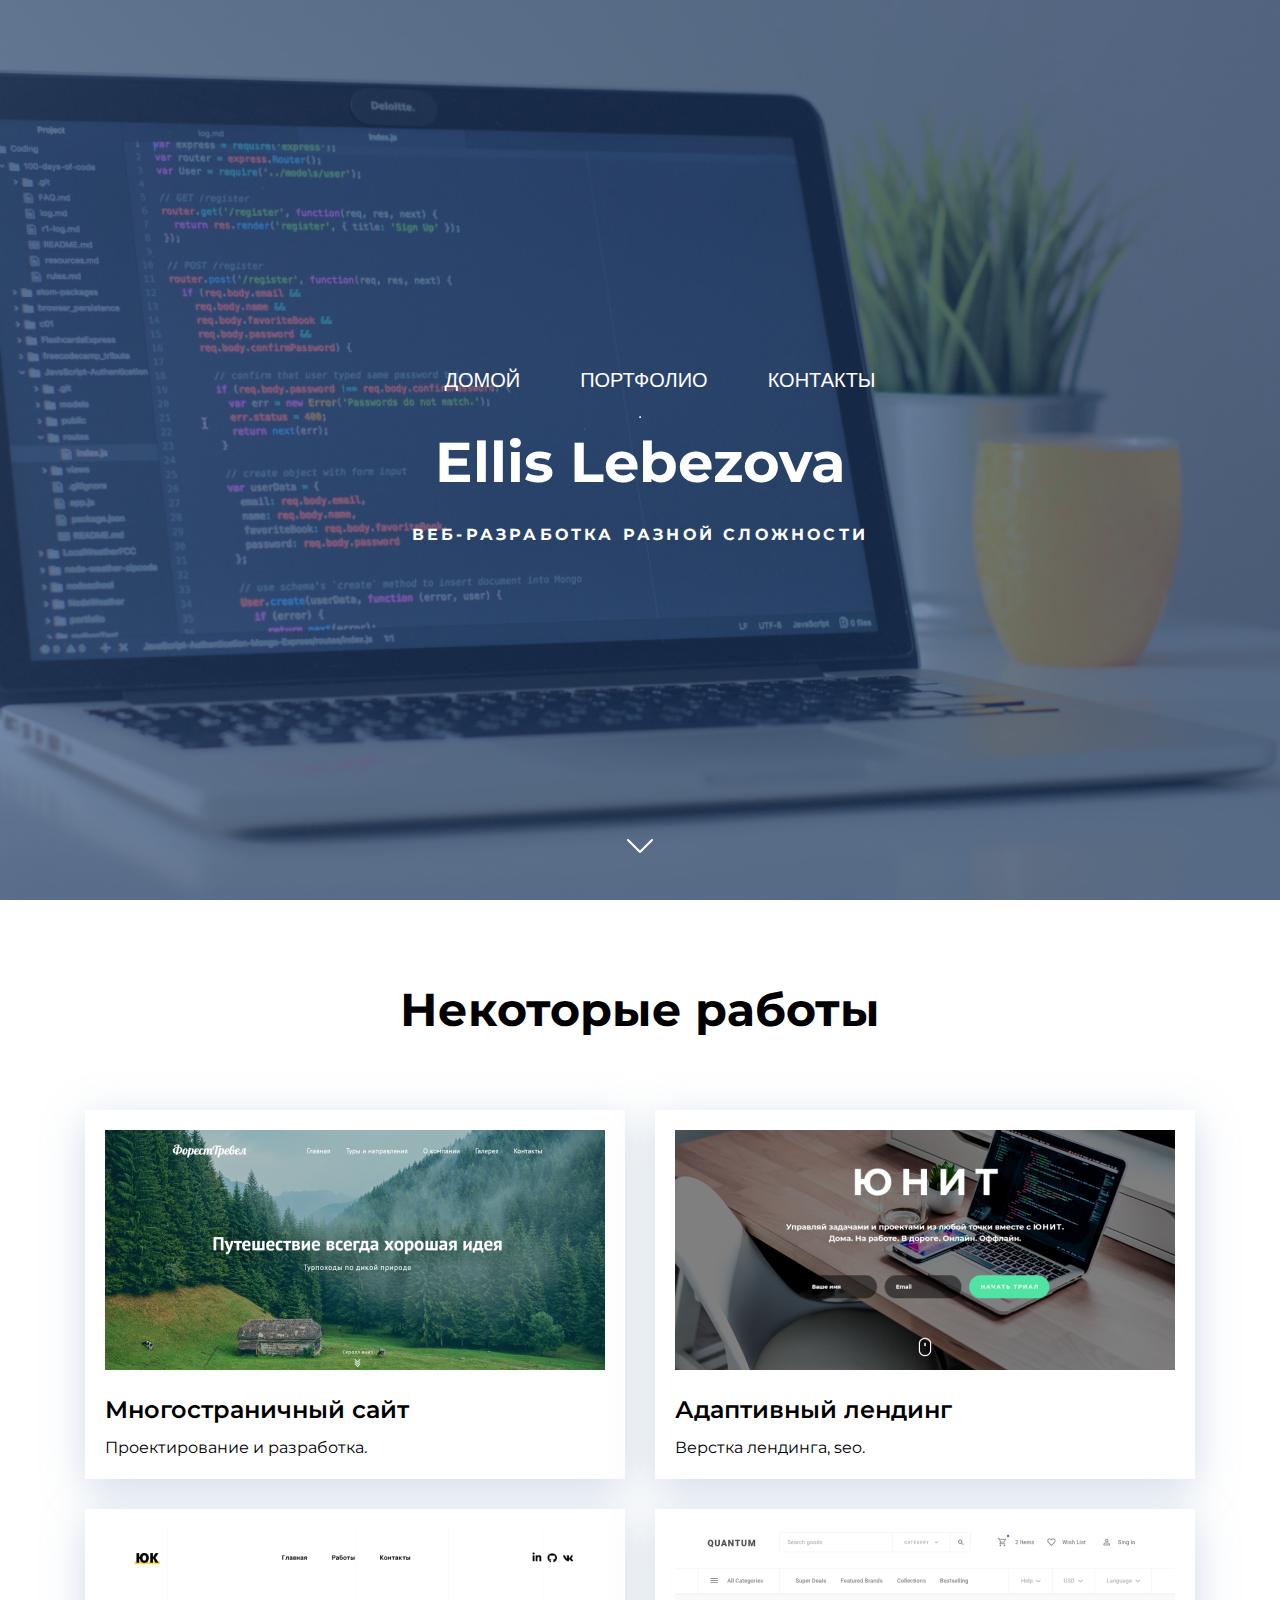
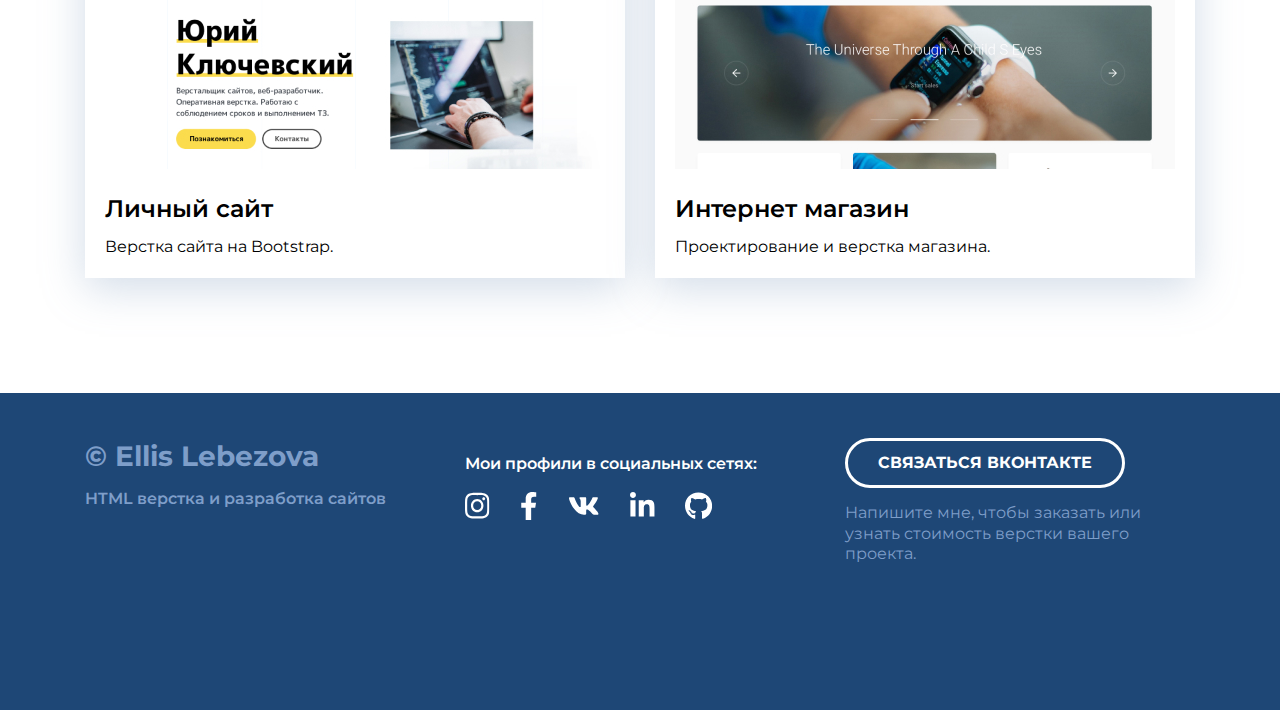
==== index.html @ aaffbf3d "123" ====
<!DOCTYPE html>
<html lang="ru">
  <head>
    <meta charset="UTF-8" />
    <meta name="viewport" content="width=device-width, initial-scale=1.0" />
    <title>Сайт Портфолио</title>
    <link rel="stylesheet" href="./css/main.css" />
    <link rel="stylesheet" href="./css/media.css" />
    <link
      href="https://fonts.googleapis.com/css2?family=Montserrat:wght@400;600;700&display=swap"
      rel="stylesheet"
    />
  </head>
  <body>
    <header class="header" id="header">
      <ul>
        <li><a href="#">Домой</a></li>
        <li><a href="#portfolio">Портфолио</a></li>
        <li><a href="#contact">Контакты</a></li>
      </ul>
      <hr>
      <h1 class="header-title">Ellis Lebezova</h1>
      <p class="header-subtitle">веб-разработка разной сложности</p>
      <a href="#portfolio" class="header-arrow">
        <img src="./img/header/chevron-down.svg" alt="Arrow" />
      </a>
    </header>

    <main>
      <section class="portfolio" id="portfolio">
        <div class="container">
          <h2 class="portfolio-header">Некоторые работы</h2>

          <!-- portfolio-cards-wrapper -->
          <div class="portfolio-cards-wrapper">
            <!-- Card -->
            <div class="card">
              <a href="forest-travel.html" class="card-link">
                <img
                  class="card-img"
                  src="./img/portfolio/forest.jpg"
                  alt="Многостраничный сайт"
                />
                <h3 class="card-title">Многостраничный сайт</h3>
                <p>Проектирование и разработка.</p>
              </a>
            </div>
            <!-- // Card -->

            <!-- Card -->
            <div class="card">
              <a href="forest-travel.html" class="card-link">
                <img
                  class="card-img"
                  src="./img/portfolio/unit.jpg"
                  alt="Многостраничный сайт"
                />
                <h3 class="card-title">Адаптивный лендинг</h3>
                <p>Верстка лендинга, seo.</p>
              </a>
            </div>
            <!-- // Card -->

            <!-- Card -->
            <div class="card">
              <a href="forest-travel.html" class="card-link">
                <img
                  class="card-img"
                  src="./img/portfolio/portfolio.jpg"
                  alt="Многостраничный сайт"
                />
                <h3 class="card-title">Личный сайт</h3>
                <p>Верстка сайта на Bootstrap.</p>
              </a>
            </div>
            <!-- // Card -->

            <!-- Card -->
            <div class="card">
              <a href="forest-travel.html" class="card-link">
                <img
                  class="card-img"
                  src="./img/portfolio/quantum.jpg"
                  alt="Многостраничный сайт"
                />
                <h3 class="card-title">Интернет магазин</h3>
                <p>Проектирование и верстка магазина.</p>
              </a>
            </div>
            <!-- // Card -->
          </div>
          <!-- // portfolio-cards-wrapper -->
        </div>
      </section>
    </main>

    <footer class="footer">
      <div class="container">
        <div class="footer-row">
          <!-- footer-copyright -->
          <div class="footer-copyright footer-col">
            <div class="footer-copyright-name">© Ellis Lebezova</div>
            <p>HTML верстка и разработка сайтов</p>
          </div>
          <!-- // footer-copyright -->

          <!-- footer-icons -->
          <div class="footer-icons footer-col">
            <p>Мои профили в социальных сетях:</p>
            <div class="footer-icons-row">
              <a href="#">
                <img src="./img/icons/instagram.svg" alt="" />
              </a>
              <a href="#">
                <img src="./img/icons/facebook.svg" alt="" />
              </a>
              <a href="#">
                <img src="./img/icons/vk.svg" alt="" />
              </a>
              <a href="#">
                <img src="./img/icons/linkedin.svg" alt="" />
              </a>
              <a href="#">
                <img src="./img/icons/github.svg" alt="" />
              </a>
            </div>
          </div>
          <!-- // footer-icons -->

          <div class="footer-contacts footer-col">
            <a href="https://vk.me/e.lebezova" class="footer-button">
              Связаться Вконтакте
            </a>
            <p>
              Напишите мне, чтобы заказать или узнать стоимость верстки вашего
              проекта.
            </p>
          </div>
        </div>
      </div>
    </footer>
    <!-- gkfubys -->
    <script src="libs/jquery/jquery-3.5.1.min.js"></script>
    <script src="libs/vide/jquery.vide.min.js"></script>
    <script src="js/main.js"></script>
  </body>
</html>
---- css/main.css ----
* {
  box-sizing: border-box;
}

body {
  margin: 0;
  font-family: "Montserrat", sans-serif;
  color: #000000;
}

img {
  max-width: 100%;
}

.container {
  max-width: 1140px;
  margin-left: auto;
  margin-right: auto;
  padding-left: 15px;
  padding-right: 15px;
}

.none {
  display: none !important;
}

/* Header ----------------------------------------------------------*/

.header {
  position: relative;
  /* Определяем модель flex-box для блока .header */
  display: flex;
  flex-direction: column; /* Выстраиваем flex-элементы в колонку, основная ось - Y */
  justify-content: center; /* Выравнивание по основной оси */
  align-items: center; /* Выравнивание по поперечной оси */

  width: 100%;
  height: 100vh;

  /* background-color: #556983; */
  /* background-image: url("./../img/header/header-bg.jpg"); */
  background-size: cover;
  background-position: center;
}

.header-title {
  margin: 0;
  margin-bottom: 25px;
  font-weight: 700;
  font-size: 56px;
  line-height: 130%;
  text-align: center;
  color: #ffffff;
}

.header-subtitle {
  margin: 0;
  font-weight: bold;
  font-size: 16px;
  line-height: 150%;
  text-align: center;
  letter-spacing: 0.2em;
  text-transform: uppercase;
  color: #ffffff;
}

.header-arrow {
  width: 48px;
  height: 48px;

  position: absolute;
  bottom: 30px;
  left: 50%;
  transform: translate(-50%, 0);
}
.header ul {
  display: flex;
  justify-content: center;
  align-items: center;
}

.header li {
  display: block;
  padding: 0 20px;
  color: #fff;
  font-size: 20px;
  font-family: sans-serif;
  text-transform: uppercase;
  transition: 0.5s;
}

.header li a {
  text-decoration: none;
  color: #fff;
  transition: 0.5s;
  padding: 10px;
}

.header ul:hover li a {
  filter: blur(3px);
}

.header ul:hover li a:hover {
  /* font-size: 30px; */
  filter: blur(0px);
  color: #ede739;
}

/* Portfolio-------------------------------------------------- */

.portfolio {
  padding-top: 80px;
  padding-bottom: 115px;
}

.portfolio-header {
  margin: 0;
  margin-bottom: 70px;
  font-weight: 700;
  font-size: 46px;
  line-height: 130%;
  text-align: center;
  color: #000000;
}

.portfolio-cards-wrapper {
  display: flex;
  flex-wrap: wrap;
  justify-content: space-between;
}

.card {
  margin-bottom: 30px;
  max-width: 540px;
  background-color: white;
  box-shadow: 0px 10px 40px rgba(126, 155, 189, 0.35);
  transition: transform 0.2s ease-in;
}

.card:hover {
  transform: translateY(-15px);
}

.card-link {
  display: block;
  padding: 20px;
  color: black;
  text-decoration: none;
  transition: color 0.2s ease-in;
}

.card-link:hover {
  color: rgb(39, 91, 236);
}

.card:last-child,
.card:nth-last-child(2) {
  margin-bottom: 0;
}

.card-img {
  margin-bottom: 20px;
}

.card-title {
  margin: 0;
  margin-bottom: 13px;
  font-weight: 600;
  font-size: 24px;
  line-height: 130%;
}

.card p {
  margin: 0;
  font-size: 16px;
  line-height: 130%;
}

/* Footer--------------------------------------------- */

.footer {
  padding-top: 45px;
  padding-bottom: 130px;
  background: #1e4776;
  color: white;
}

.footer-row {
  display: flex;
  flex-direction: row;
  justify-content: space-between;
}

.footer-col {
  max-width: 350px;
  flex-grow: 1;
}

.footer-copyright {
  color: #7e9ec9;
  line-height: 1.3;
}

.footer-copyright-name {
  font-weight: 700;
  font-size: 28px;
  margin-bottom: 15px;
}

.footer-copyright p {
  margin: 0;
  margin-bottom: 15px;
  font-size: 16px;
  font-weight: 600;
}

.footer-icons p {
  font-weight: 600;
  font-size: 16px;
  line-height: 1.3;
}

.footer-icons-row {
  display: flex;
  align-items: center;
}

.footer-icons-row > * + * {
  margin-left: 30px;
}

.footer-button {
  display: inline-block;
  height: 50px;
  padding-left: 30px;
  padding-right: 30px;

  border: 3px solid #ffffff;
  border-radius: 50px;

  color: white;
  font-weight: 700;
  font-size: 16px;
  line-height: 44px;
  text-transform: uppercase;
  text-decoration: none;

  transition: all 0.2s ease-in;
}

.footer-button:hover {
  background-color: white;
  color: #1e4776;
}

.footer-contacts p {
  margin: 15px 0;
  font-size: 16px;
  line-height: 1.3;
  color: #7e9ec9;
}

/* Project------------------------------------ */

.project {
  padding: 80px 0 120px 0;
  text-align: center;
}

.project-header {
  margin: 0;
  margin-bottom: 40px;
  font-weight: bold;
  font-size: 46px;
  line-height: 1.3;
}

.project-img {
  margin-bottom: 70px;
}

.project-description {
  margin: 0 auto 60px;
  max-width: 730px;
}

.project-description p {
  margin-top: 0;
  margin-bottom: 15px;
  font-size: 16px;
  line-height: 1.5;
}

.project-btn-back {
  display: inline-block;
  height: 60px;
  padding-left: 30px;
  padding-right: 30px;

  border: 3px solid #275bec;
  border-radius: 50px;

  color: #275bec;
  font-weight: 700;
  font-size: 16px;
  line-height: 54px;
  text-transform: uppercase;
  text-decoration: none;

  transition: all 0.2s ease-in;
}

.project-btn-back:hover {
  background-color: #275bec;
  color: white;
}
---- css/media.css ----
/* Медиа запрос: для экранов с шириной ДО 1140px */
@media (max-width: 1140px) {
    .card {
        width: calc(50% - 15px);
    }

    .footer {
        padding-top: 40px;
        padding-bottom: 60px;
    }

    .footer-row {
        flex-direction: column-reverse;
        align-items: center;
        text-align: center;
    }

    .footer-col {
        margin-bottom: 50px;
    }

    .footer-col:first-child {
        margin-bottom: 0;
    }


}

/* Медиа запрос: для экранов с шириной ДО 760px */
@media (max-width: 760px) {
    .header-title {
        font-size: 32px;
    }

    .header-subtitle {
        font-size: 14px;
    }

    .portfolio {
        padding-top: 40px;
        padding-bottom: 60px;
    }

    .portfolio-header {
        font-size: 32px;
        margin-bottom: 30px;
    }

    .portfolio-cards-wrapper {
        justify-content: center;
    }

    .card {
        max-width: 530px;
        width: 100%;
    }

    .card:nth-last-child(2) {
        margin-bottom: 30px;
    }

    .card-link {
        padding: 15px;
    }

    .card-img {
        margin-bottom: 10px;
    }

    .card-title {
        font-size: 18px;
        margin-bottom: 10px;
    }

    .card p {
        font-size: 14px;
    }

    .footer-copyright-name {
        font-size: 18px;
        margin-bottom: 5px;
    }

    .footer-copyright p {
        font-size: 14px;
    }

    .footer-icons p {
        font-size: 14px;
    }

    .footer-contacts p {
        font-size: 14px;
        margin: 0;
        margin-top: 15px;
    }

    /* Дополнительный фикс. которого не было в видео */
    .footer-button {
        padding-left: 15px;
        padding-right: 15px;
    }

    .project {
        padding: 40px 0 60px;
    }

    .project-header {
        font-size: 28px;
        margin-bottom: 30px;
    }

    .project-img {
        margin-bottom: 20px;
    }

    .project-description {
        margin-bottom: 50px;
    }

    .project-btn-back {
        padding: 0 10px;
        width: 100%;
        max-width: 320px;
    }
}
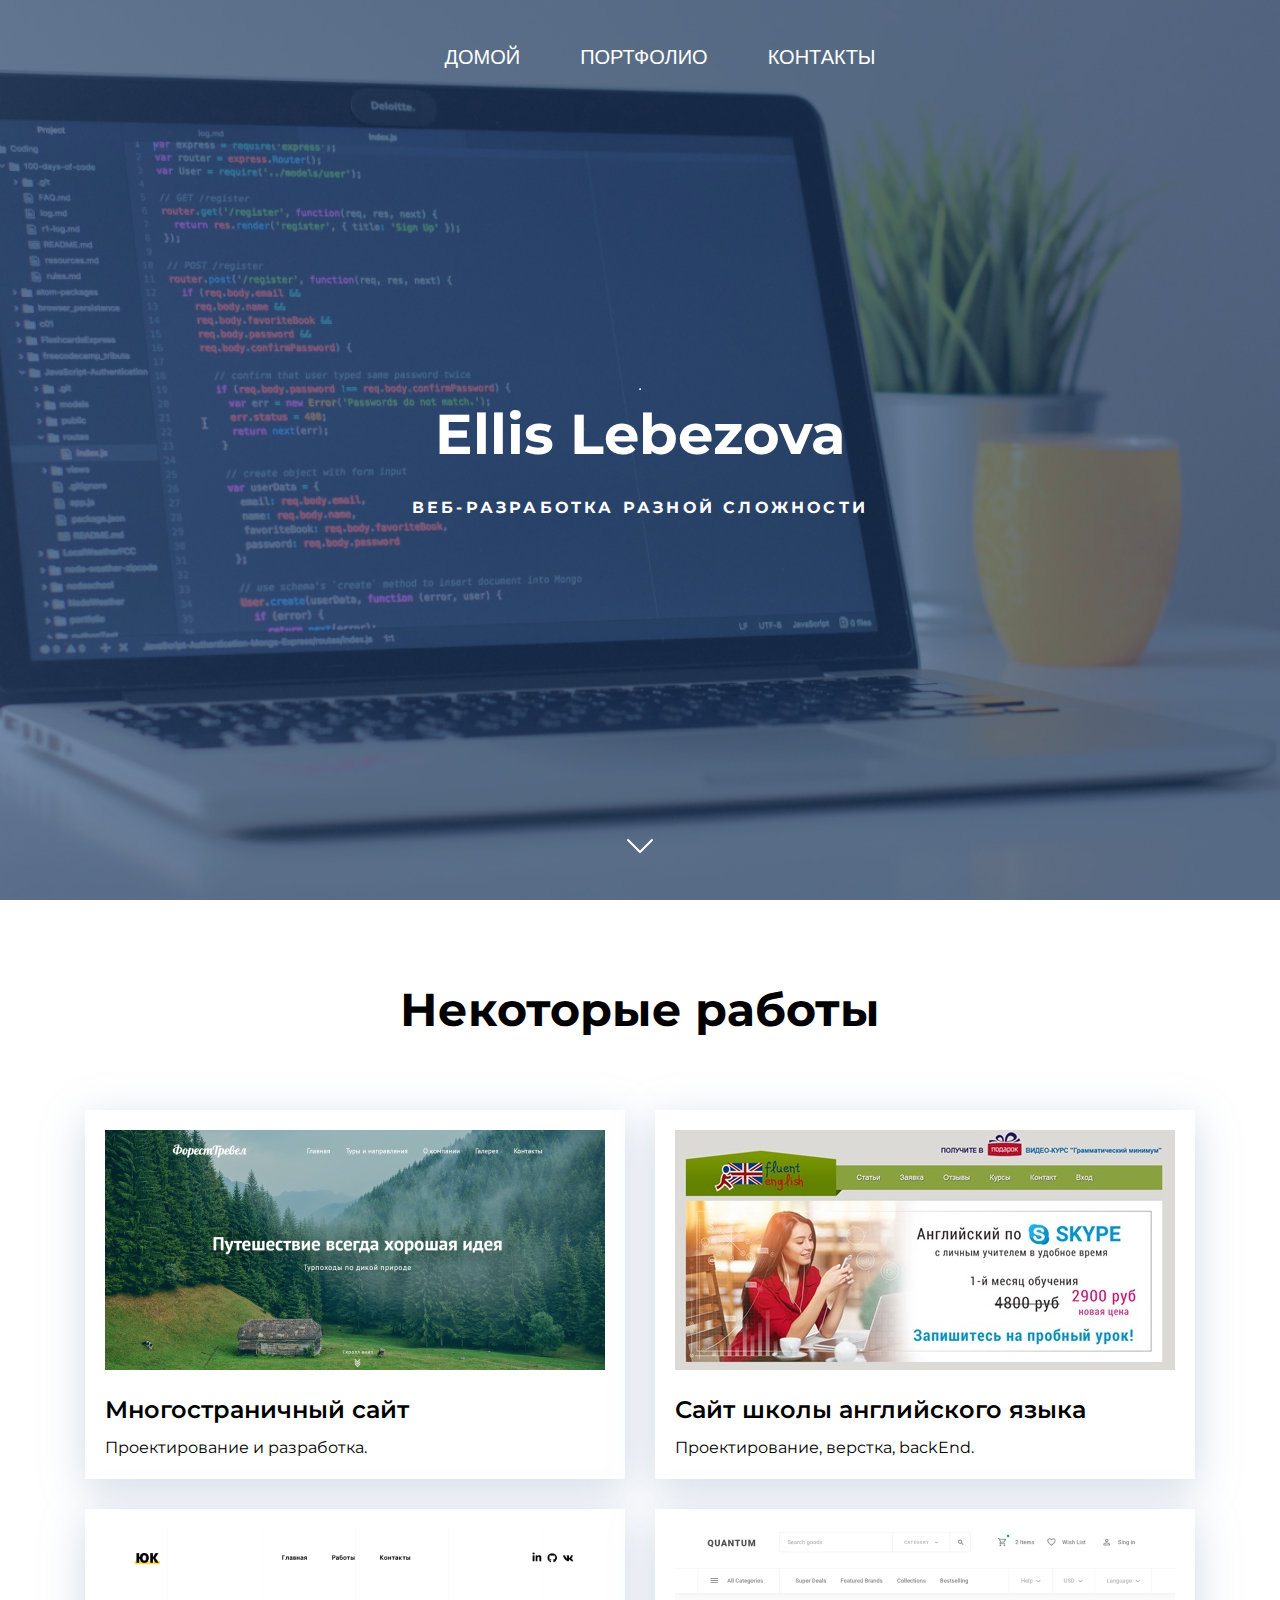
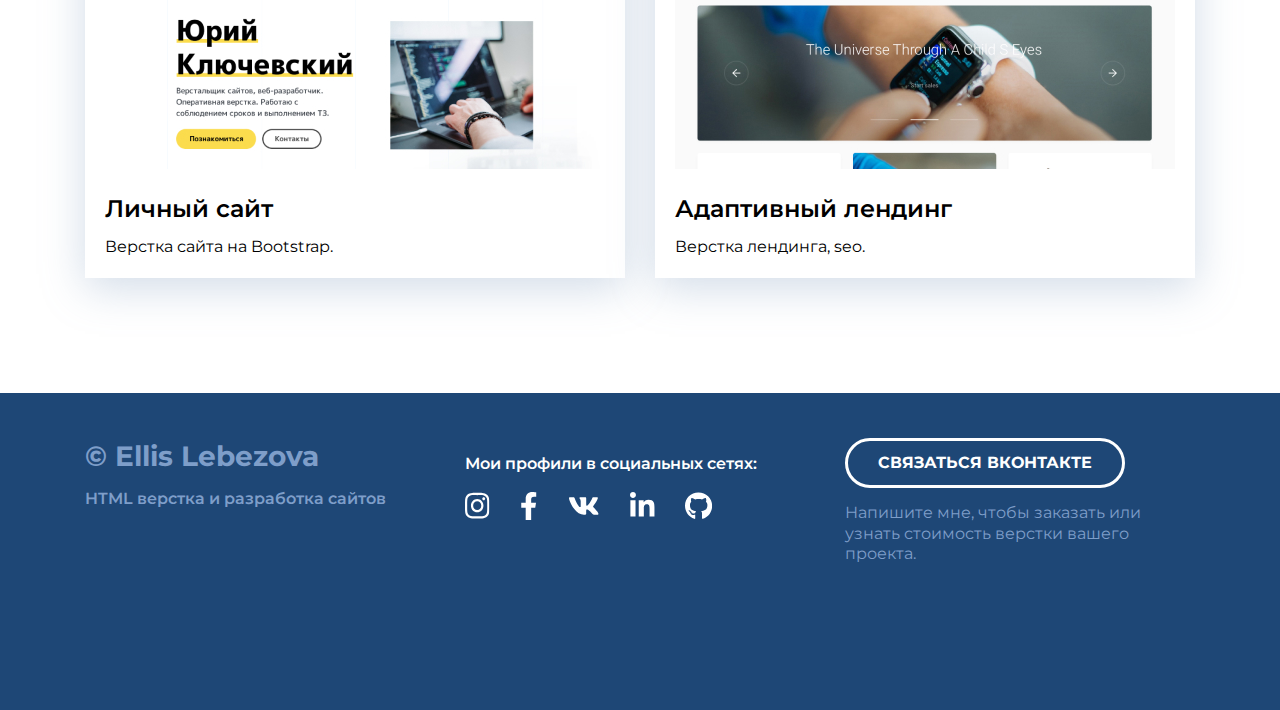
==== commit c3be5943: "вв" ====
--- a/index.html
+++ b/index.html
@@ -11,13 +11,17 @@
       rel="stylesheet"
     />
   </head>
+  
   <body>
     <header class="header" id="header">
-      <ul>
-        <li><a href="#">Домой</a></li>
-        <li><a href="#portfolio">Портфолио</a></li>
-        <li><a href="#contact">Контакты</a></li>
-      </ul>
+      <nav>
+        <ul>
+          <li><a href="#">Домой</a></li>
+          <li><a href="#portfolio">Портфолио</a></li>
+          <li><a href="#contact">Контакты</a></li>
+        </ul>
+      </nav>
+    
       <hr>
       <h1 class="header-title">Ellis Lebezova</h1>
       <p class="header-subtitle">веб-разработка разной сложности</p>
@@ -55,8 +59,8 @@
                   src="./img/portfolio/unit.jpg"
                   alt="Многостраничный сайт"
                 />
-                <h3 class="card-title">Адаптивный лендинг</h3>
-                <p>Верстка лендинга, seo.</p>
+                <h3 class="card-title">Сайт школы английского языка</h3>
+                <p>Проектирование, верстка, backEnd.</p>
               </a>
             </div>
             <!-- // Card -->
@@ -83,8 +87,8 @@
                   src="./img/portfolio/quantum.jpg"
                   alt="Многостраничный сайт"
                 />
-                <h3 class="card-title">Интернет магазин</h3>
-                <p>Проектирование и верстка магазина.</p>
+                <h3 class="card-title">Адаптивный лендинг</h3>
+                <p>Верстка лендинга, seo.</p>
               </a>
             </div>
             <!-- // Card -->
--- a/css/main.css
+++ b/css/main.css
@@ -63,7 +63,10 @@
   text-transform: uppercase;
   color: #ffffff;
 }
-
+nav {
+  position: absolute;
+  top: 30px;
+}
 .header-arrow {
   width: 48px;
   height: 48px;
@@ -97,13 +100,13 @@
 }
 
 .header ul:hover li a {
-  filter: blur(3px);
+  filter: blur(15px);
 }
 
 .header ul:hover li a:hover {
   /* font-size: 30px; */
   filter: blur(0px);
-  color: #ede739;
+  color: #06d66eec;
 }
 
 /* Portfolio-------------------------------------------------- */
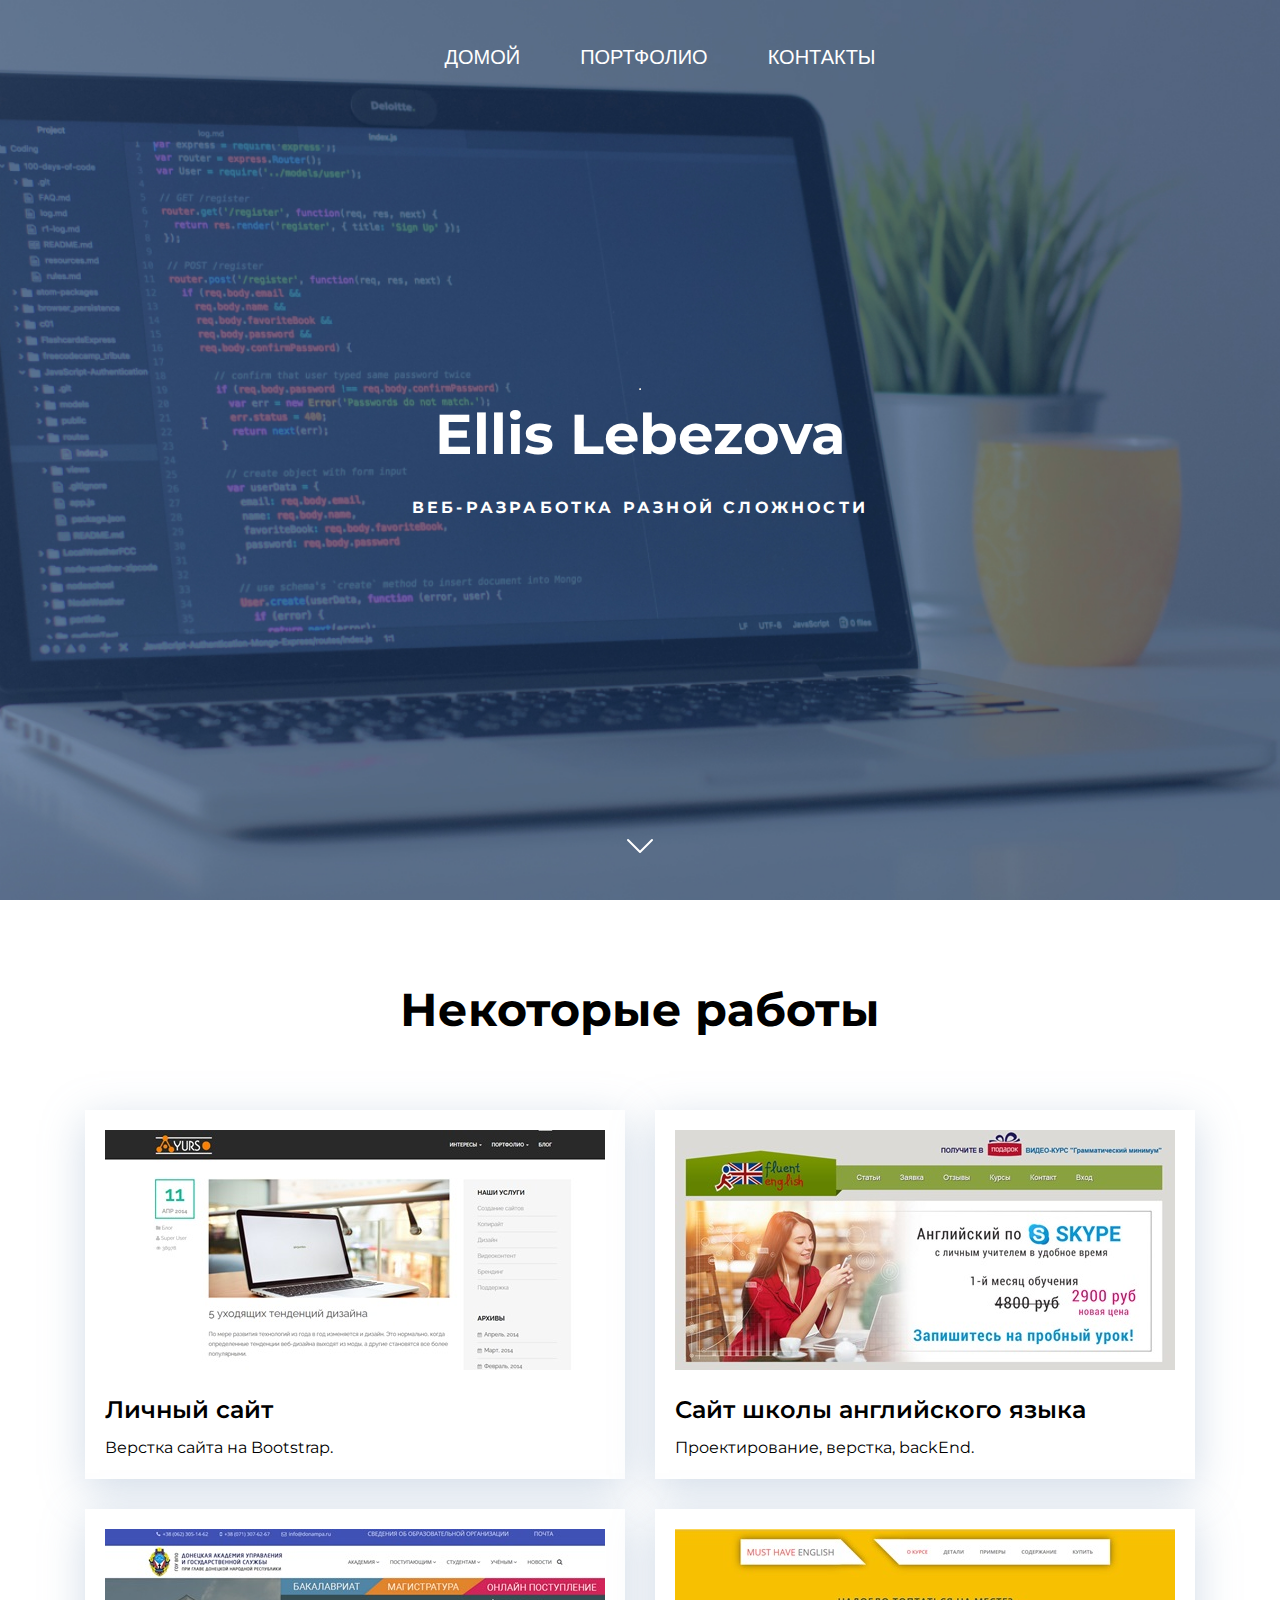
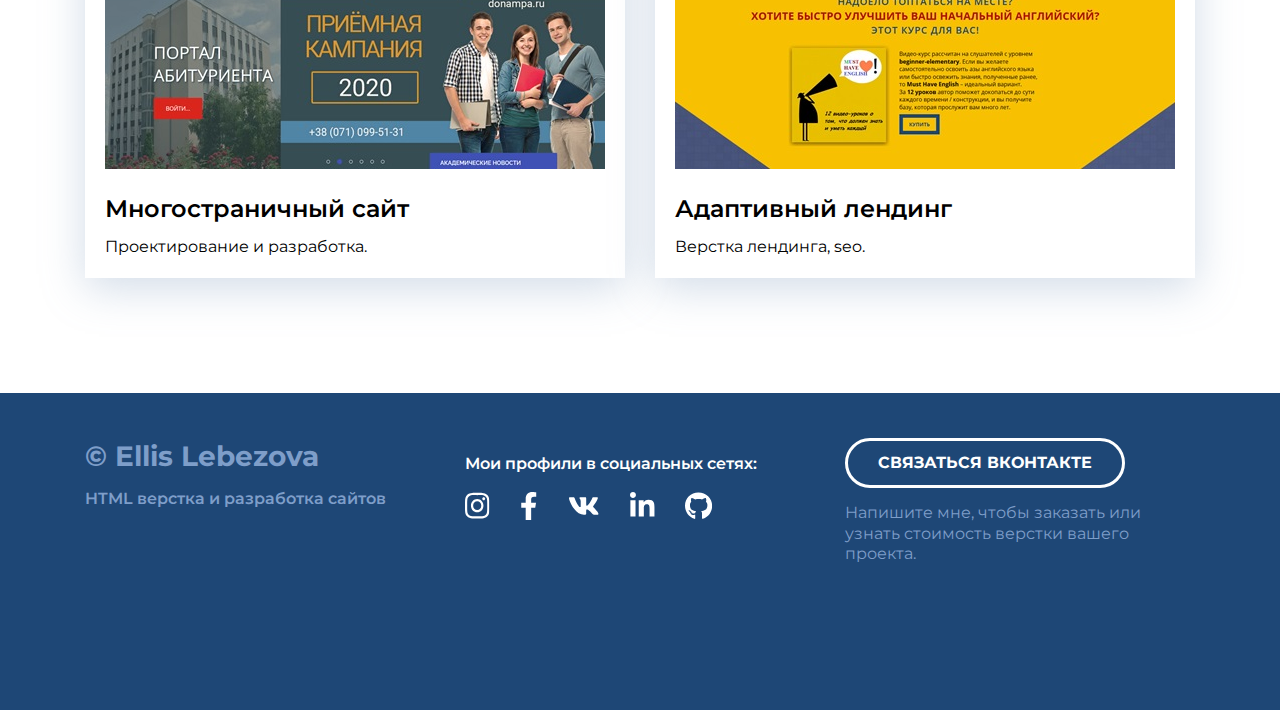
==== commit 57f2004c: "dd" ====
--- a/index.html
+++ b/index.html
@@ -42,11 +42,11 @@
               <a href="forest-travel.html" class="card-link">
                 <img
                   class="card-img"
-                  src="./img/portfolio/forest.jpg"
+                  src="./img/portfolio/portfolio.jpg"
                   alt="Многостраничный сайт"
                 />
-                <h3 class="card-title">Многостраничный сайт</h3>
-                <p>Проектирование и разработка.</p>
+                <h3 class="card-title">Личный сайт</h3>
+                <p>Верстка сайта на Bootstrap.</p>
               </a>
             </div>
             <!-- // Card -->
@@ -70,12 +70,13 @@
               <a href="forest-travel.html" class="card-link">
                 <img
                   class="card-img"
-                  src="./img/portfolio/portfolio.jpg"
+                  src="./img/portfolio/forest.jpg"
                   alt="Многостраничный сайт"
                 />
-                <h3 class="card-title">Личный сайт</h3>
-                <p>Верстка сайта на Bootstrap.</p>
+                <h3 class="card-title">Многостраничный сайт</h3>
+                <p>Проектирование и разработка.</p>
               </a>
+              
             </div>
             <!-- // Card -->
 
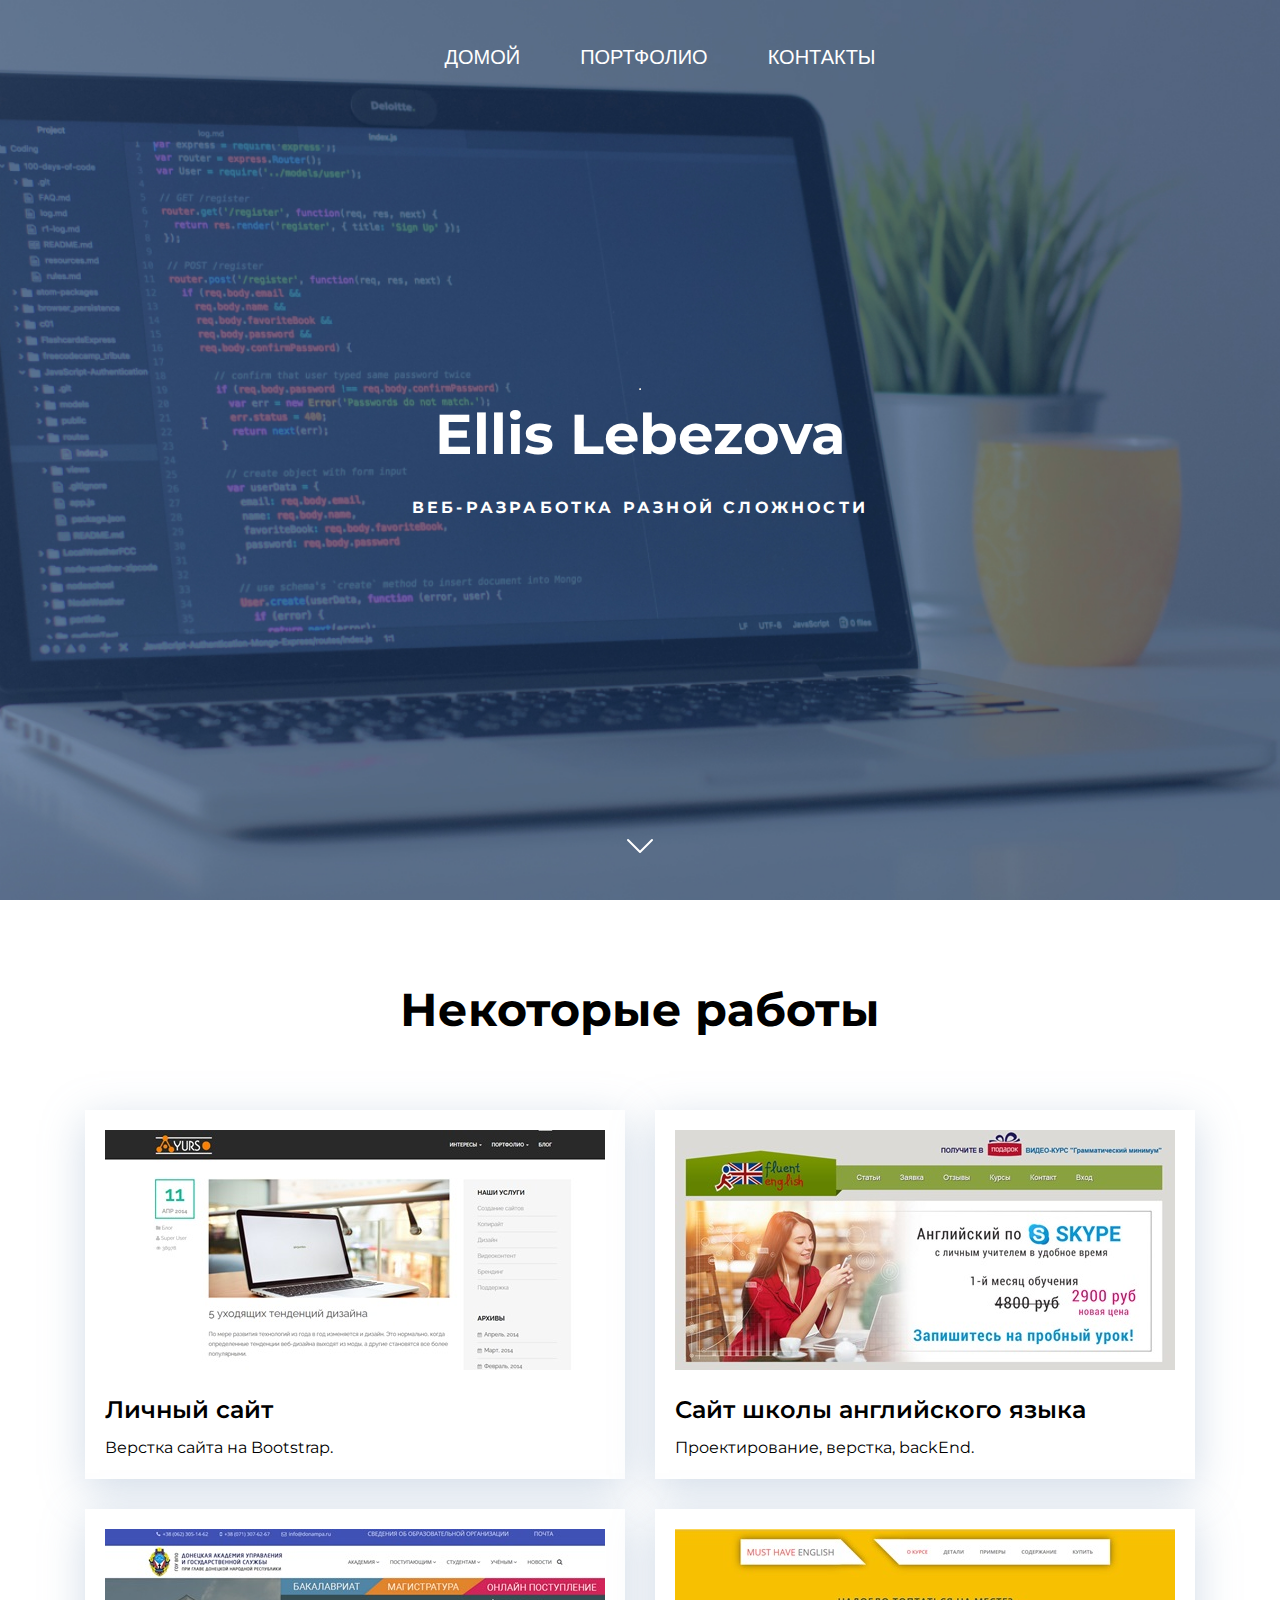
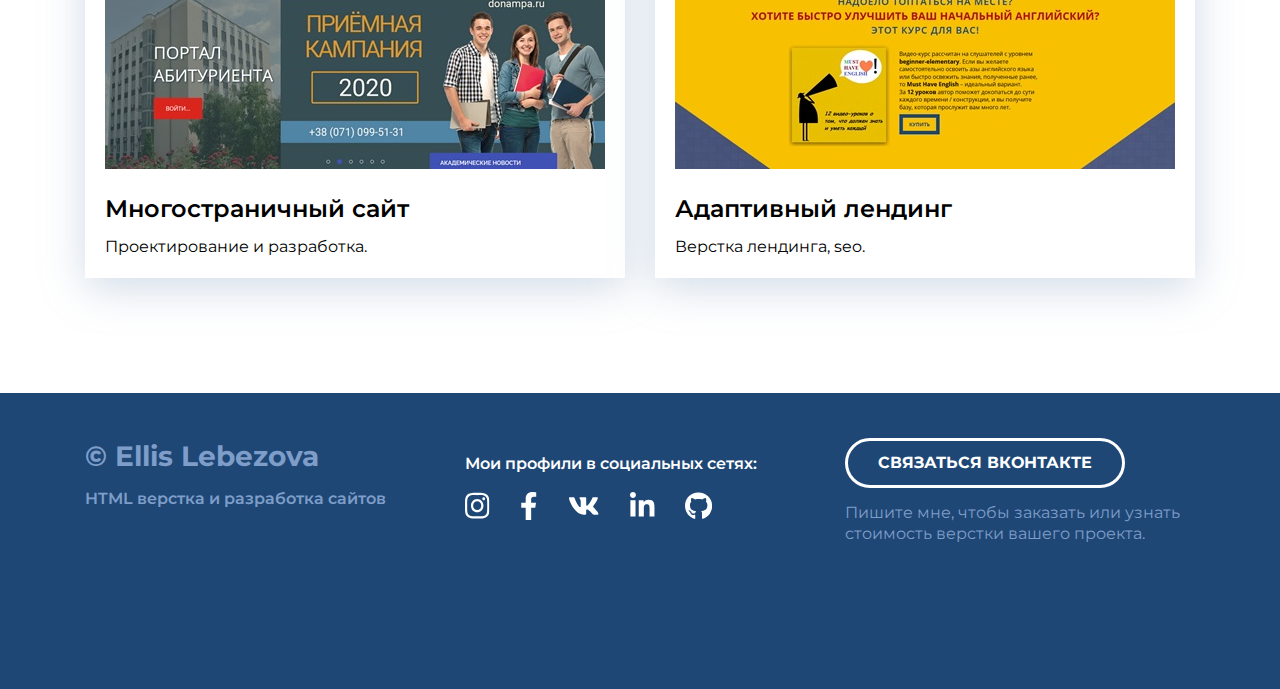
==== commit 8cab8654: "вв" ====
--- a/index.html
+++ b/index.html
@@ -137,14 +137,15 @@
               Связаться Вконтакте
             </a>
             <p>
-              Напишите мне, чтобы заказать или узнать стоимость верстки вашего
+              Пишите мне, чтобы заказать или узнать стоимость верстки вашего
               проекта.
             </p>
           </div>
         </div>
       </div>
     </footer>
-    <!-- gkfubys -->
+    <!-- библиотеки -->
+    
     <script src="libs/jquery/jquery-3.5.1.min.js"></script>
     <script src="libs/vide/jquery.vide.min.js"></script>
     <script src="js/main.js"></script>
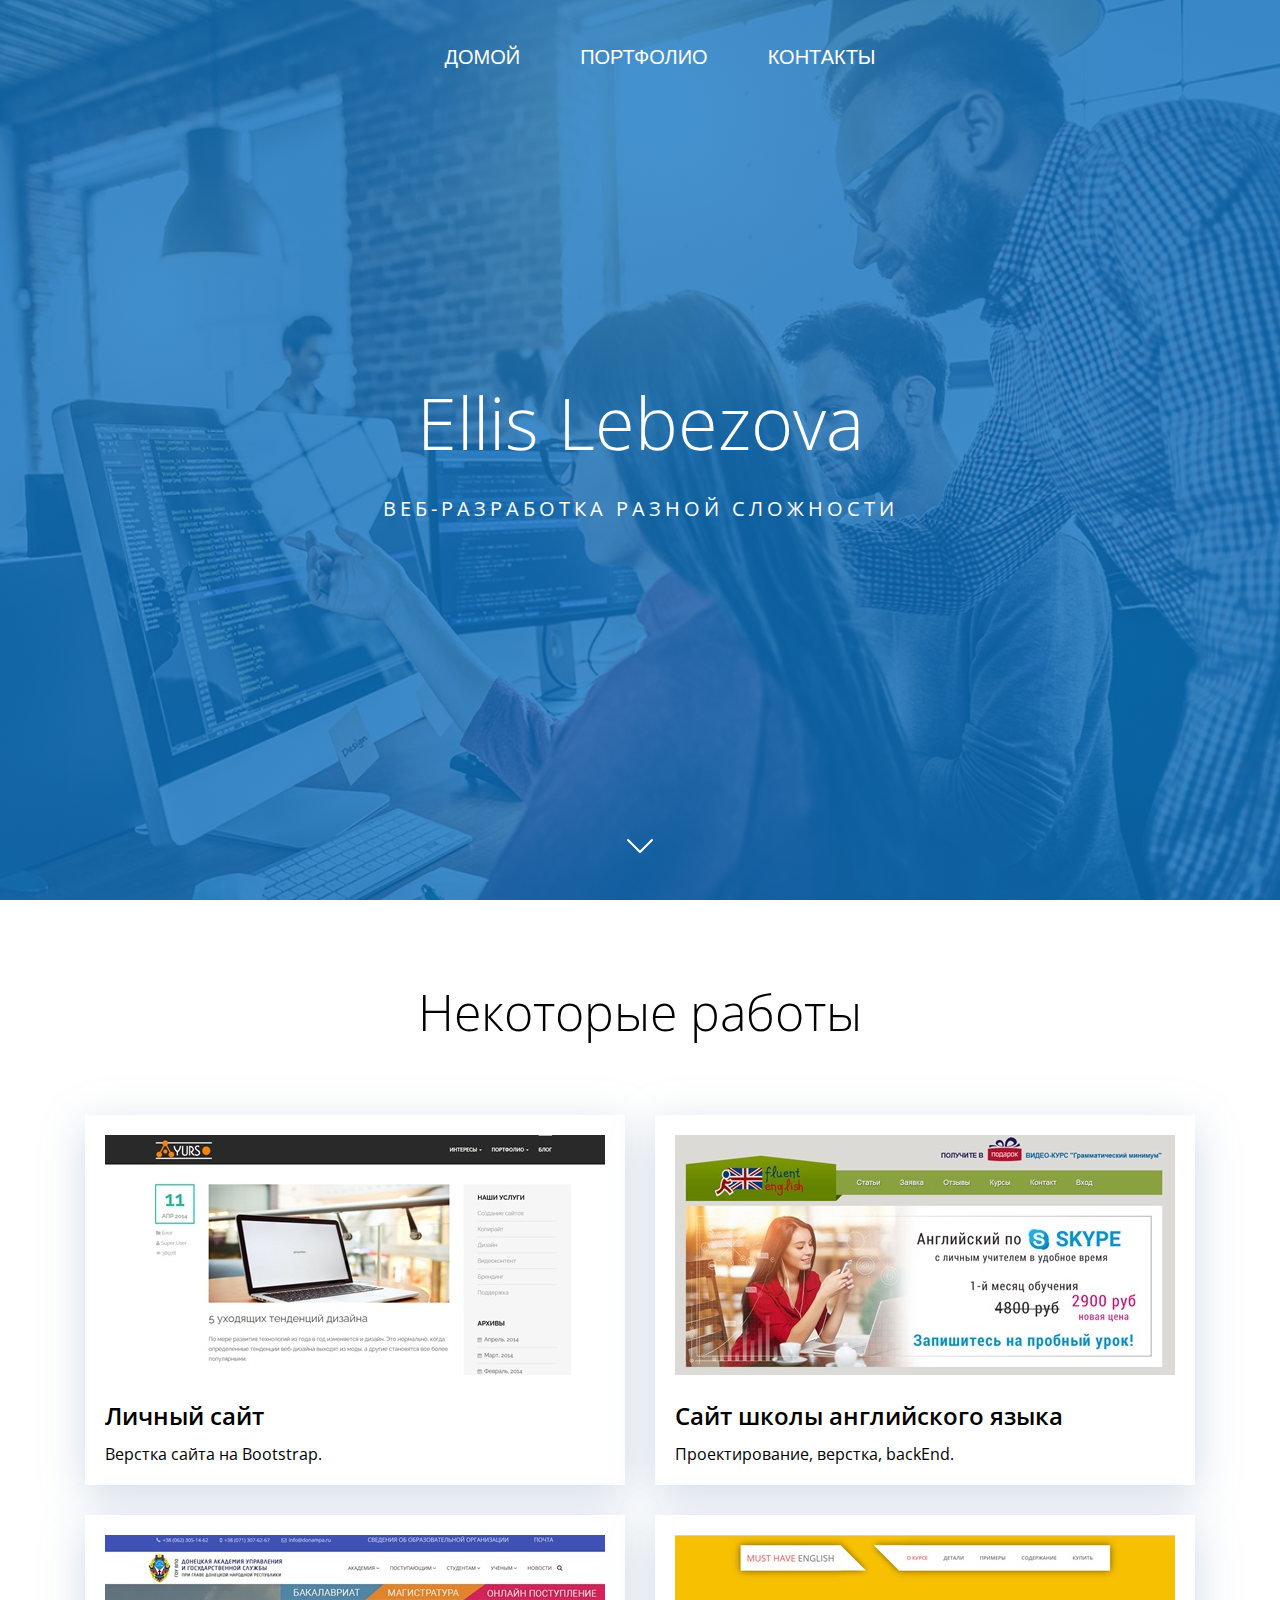
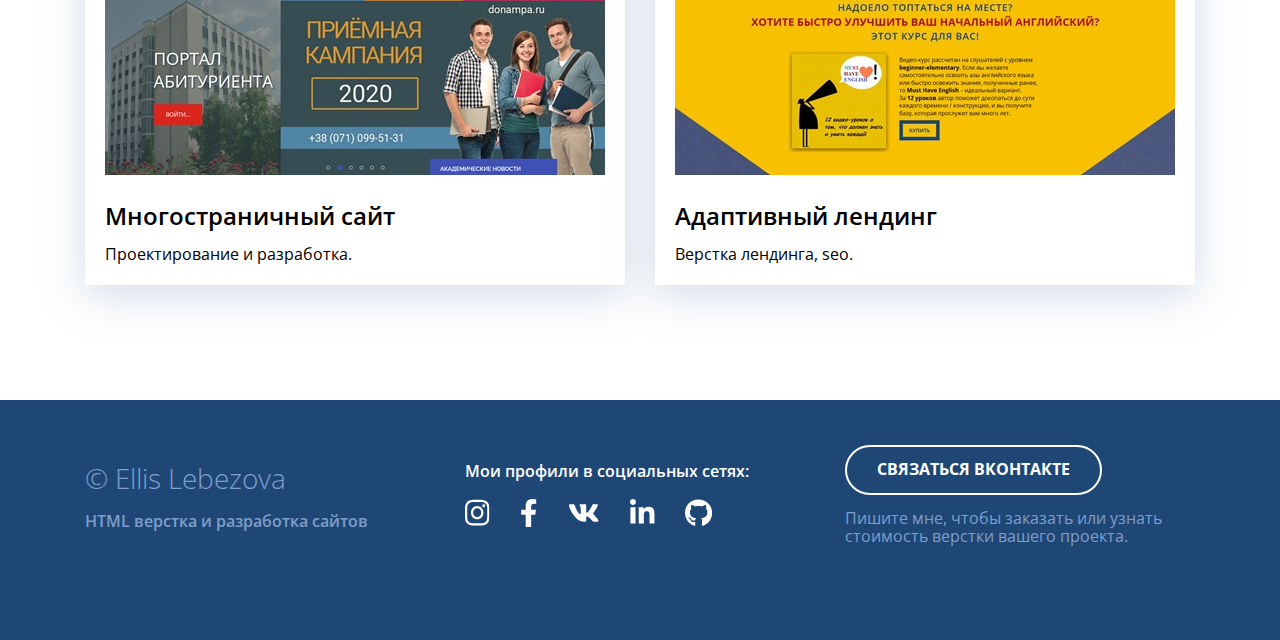
==== commit 33ba0dbe: "1urok" ====
--- a/index.html
+++ b/index.html
@@ -3,18 +3,19 @@
   <head>
     <meta charset="UTF-8" />
     <meta name="viewport" content="width=device-width, initial-scale=1.0" />
-    <title>Сайт Портфолио</title>
+    <title>Портфолио Ellis</title>
     <link rel="stylesheet" href="./css/main.css" />
     <link rel="stylesheet" href="./css/media.css" />
     <link
       href="https://fonts.googleapis.com/css2?family=Montserrat:wght@400;600;700&display=swap"
       rel="stylesheet"
     />
+    <link rel="stylesheet" href="https://fonts.googleapis.com/css?family=Open+Sans:300italic,400italic,600italic,700italic,800italic,400,300,600,700,800&amp;subset=latin,latin-ext" type="text/css" media="all">
   </head>
   
   <body>
     <header class="header" id="header">
-      <nav>
+          <nav>
         <ul>
           <li><a href="#">Домой</a></li>
           <li><a href="#portfolio">Портфолио</a></li>
@@ -22,7 +23,13 @@
         </ul>
       </nav>
     
-      <hr>
+      <!-- <p class="header-subtitle">до конца дня осталось</p>
+      <div class="banner-tick">
+        <samp id="h"></samp>
+        <samp id="m"></samp>
+        <samp id="s"></samp>
+      </div> -->
+  
       <h1 class="header-title">Ellis Lebezova</h1>
       <p class="header-subtitle">веб-разработка разной сложности</p>
       <a href="#portfolio" class="header-arrow">
@@ -146,8 +153,8 @@
     </footer>
     <!-- библиотеки -->
     
-    <script src="libs/jquery/jquery-3.5.1.min.js"></script>
+    <!-- <script src="libs/jquery/jquery-3.5.1.min.js"></script>
     <script src="libs/vide/jquery.vide.min.js"></script>
-    <script src="js/main.js"></script>
+    <script src="js/main.js"></script> -->
   </body>
 </html>
--- a/css/main.css
+++ b/css/main.css
@@ -4,7 +4,8 @@
 
 body {
   margin: 0;
-  font-family: "Montserrat", sans-serif;
+  font-family: "Open Sans", sans-serif;
+  /* font-family: "Montserrat", sans-serif; */
   color: #000000;
 }
 
@@ -38,7 +39,13 @@
   height: 100vh;
 
   /* background-color: #556983; */
-  /* background-image: url("./../img/header/header-bg.jpg"); */
+  background-image: linear-gradient(
+      to right,
+      rgba(12, 113, 195, 0.77),
+      rgba(12, 113, 195, 0.77)
+    ),
+    url("./../img/header/it-recruiting.jpg");
+  /* background-image: url("./../img/header/it-recruiting.jpg"); */
   background-size: cover;
   background-position: center;
 }
@@ -46,17 +53,23 @@
 .header-title {
   margin: 0;
   margin-bottom: 25px;
-  font-weight: 700;
-  font-size: 56px;
+
+  font-weight: 300;
+  font-size: 72px;
   line-height: 130%;
   text-align: center;
   color: #ffffff;
 }
+.banner-tick samp {
+  font-size: 5em;
+  font-weight: 700;
+  color: #f2f543;
+}
 
 .header-subtitle {
   margin: 0;
-  font-weight: bold;
-  font-size: 16px;
+  /* font-weight: bold; */
+  font-size: 20px;
   line-height: 150%;
   text-align: center;
   letter-spacing: 0.2em;
@@ -119,8 +132,8 @@
 .portfolio-header {
   margin: 0;
   margin-bottom: 70px;
-  font-weight: 700;
-  font-size: 46px;
+  font-weight: 300;
+  font-size: 50px;
   line-height: 130%;
   text-align: center;
   color: #000000;
@@ -183,7 +196,7 @@
 
 .footer {
   padding-top: 45px;
-  padding-bottom: 130px;
+  padding-bottom: 80px;
   background: #1e4776;
   color: white;
 }
@@ -205,9 +218,10 @@
 }
 
 .footer-copyright-name {
-  font-weight: 700;
+  font-weight: 300;
   font-size: 28px;
   margin-bottom: 15px;
+  margin-top: 15px;
 }
 
 .footer-copyright p {
@@ -238,7 +252,7 @@
   padding-left: 30px;
   padding-right: 30px;
 
-  border: 3px solid #ffffff;
+  border: 2px solid #ffffff;
   border-radius: 50px;
 
   color: white;
@@ -259,7 +273,7 @@
 .footer-contacts p {
   margin: 15px 0;
   font-size: 16px;
-  line-height: 1.3;
+  line-height: 1.1;
   color: #7e9ec9;
 }
 
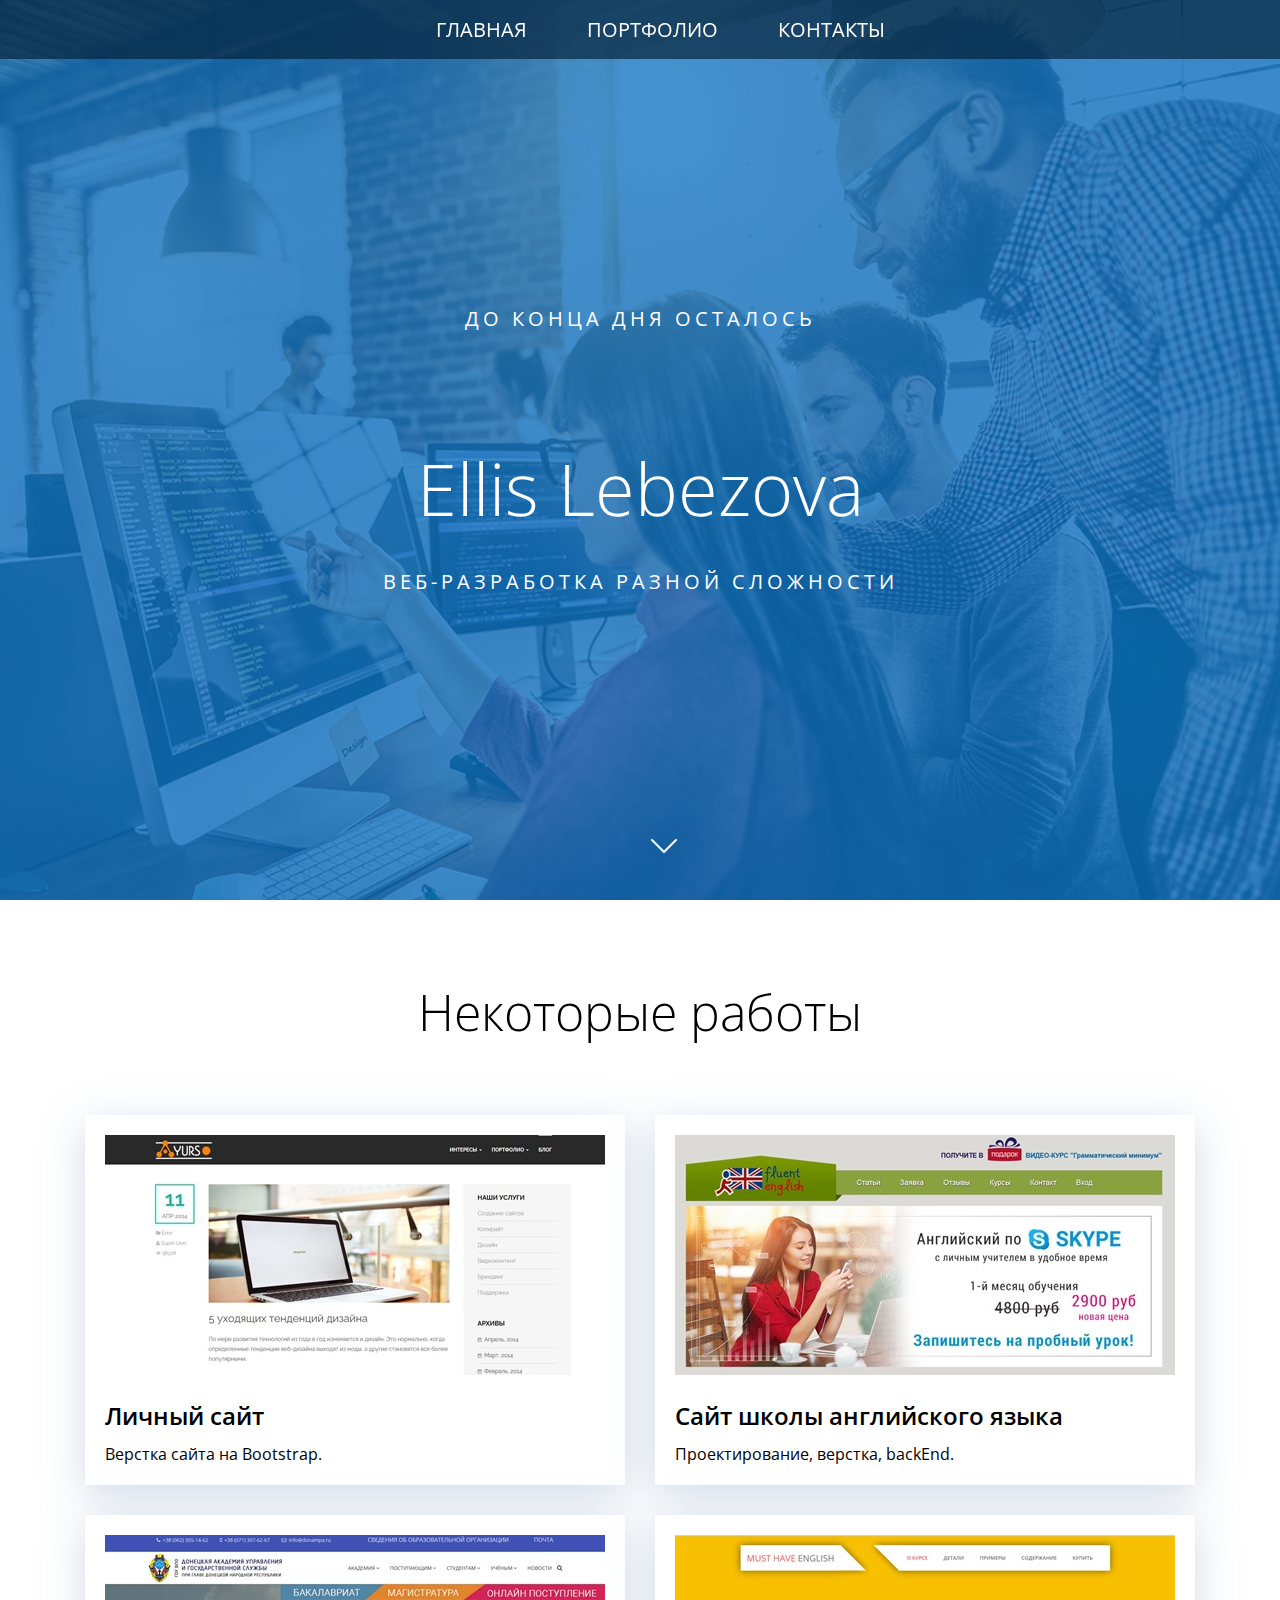
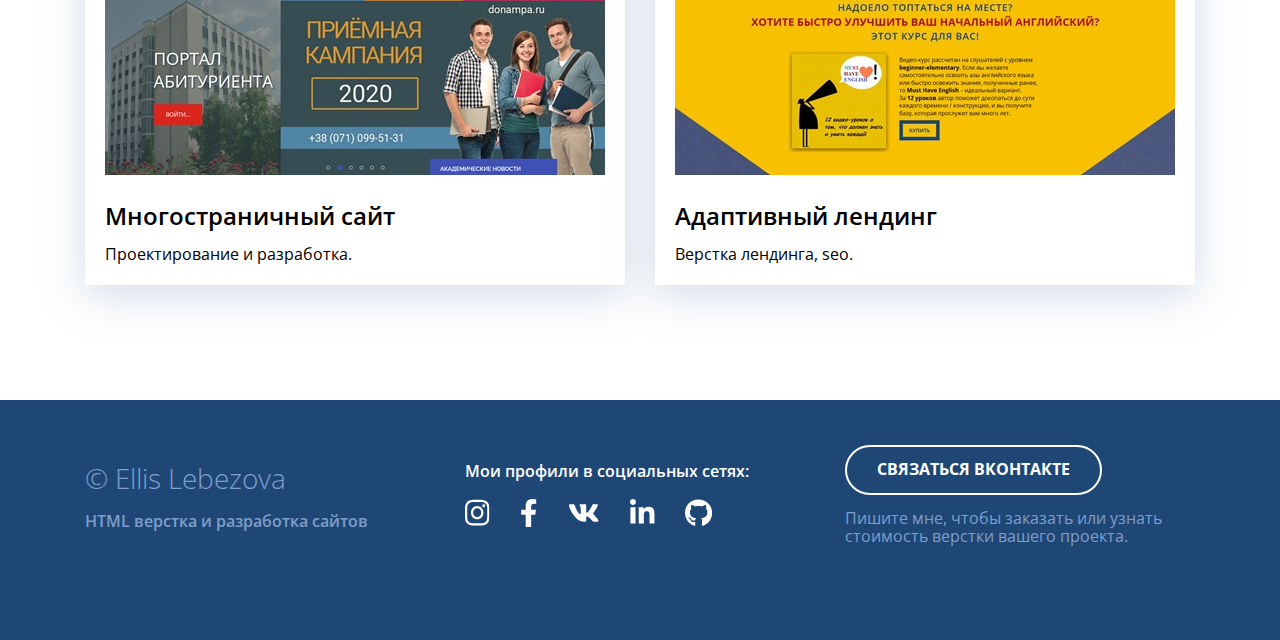
==== commit e1d92d49: "1" ====
--- a/index.html
+++ b/index.html
@@ -1,160 +1,148 @@
 <!DOCTYPE html>
 <html lang="ru">
-  <head>
-    <meta charset="UTF-8" />
-    <meta name="viewport" content="width=device-width, initial-scale=1.0" />
-    <title>Портфолио Ellis</title>
-    <link rel="stylesheet" href="./css/main.css" />
-    <link rel="stylesheet" href="./css/media.css" />
-    <link
-      href="https://fonts.googleapis.com/css2?family=Montserrat:wght@400;600;700&display=swap"
-      rel="stylesheet"
-    />
-    <link rel="stylesheet" href="https://fonts.googleapis.com/css?family=Open+Sans:300italic,400italic,600italic,700italic,800italic,400,300,600,700,800&amp;subset=latin,latin-ext" type="text/css" media="all">
-  </head>
-  
-  <body>
-    <header class="header" id="header">
-          <nav>
-        <ul>
-          <li><a href="#">Домой</a></li>
-          <li><a href="#portfolio">Портфолио</a></li>
-          <li><a href="#contact">Контакты</a></li>
-        </ul>
-      </nav>
-    
-      <!-- <p class="header-subtitle">до конца дня осталось</p>
+
+<head>
+  <meta charset="UTF-8" />
+  <meta name="viewport" content="width=device-width, initial-scale=1.0" />
+  <title>Портфолио Ellis</title>
+  <link rel="stylesheet" href="./css/main.css" />
+  <link rel="stylesheet" href="./css/media.css" />
+  <link href="https://fonts.googleapis.com/css2?family=Montserrat:wght@400;600;700&display=swap" rel="stylesheet" />
+  <link rel="stylesheet"
+    href="https://fonts.googleapis.com/css?family=Open+Sans:300italic,400italic,600italic,700italic,800italic,400,300,600,700,800&amp;subset=latin,latin-ext"
+    type="text/css" media="all">
+</head>
+
+<body>
+  <header class="header" id="header">
+   
+    <!-- <input type="checkbox" id="burger">
+    <label for="burger"> ☰</label> -->
+    <nav>
+     <ul>
+        <li><a href="#">Главная</a></li>
+        <li><a href="#portfolio">Портфолио</a></li>
+        <li><a href="#contact">Контакты</a></li>
+      </ul>
+    </nav>
+
+    <p class="header-subtitle">до конца дня осталось</p>
       <div class="banner-tick">
         <samp id="h"></samp>
         <samp id="m"></samp>
         <samp id="s"></samp>
-      </div> -->
-  
-      <h1 class="header-title">Ellis Lebezova</h1>
-      <p class="header-subtitle">веб-разработка разной сложности</p>
-      <a href="#portfolio" class="header-arrow">
-        <img src="./img/header/chevron-down.svg" alt="Arrow" />
-      </a>
-    </header>
+      </div>
 
-    <main>
-      <section class="portfolio" id="portfolio">
-        <div class="container">
-          <h2 class="portfolio-header">Некоторые работы</h2>
+    <h1 class="header-title">Ellis Lebezova</h1>
+    <p class="header-subtitle">веб-разработка разной сложности</p>
+    <a href="#portfolio" class="header-arrow">
+      <img src="./img/header/chevron-down.svg" alt="Arrow" />
+    </a>
+  </header>
 
-          <!-- portfolio-cards-wrapper -->
-          <div class="portfolio-cards-wrapper">
-            <!-- Card -->
-            <div class="card">
-              <a href="forest-travel.html" class="card-link">
-                <img
-                  class="card-img"
-                  src="./img/portfolio/portfolio.jpg"
-                  alt="Многостраничный сайт"
-                />
-                <h3 class="card-title">Личный сайт</h3>
-                <p>Верстка сайта на Bootstrap.</p>
-              </a>
-            </div>
-            <!-- // Card -->
+  <main>
+    <section class="portfolio" id="portfolio">
+      <div class="container">
+        <h2 class="portfolio-header">Некоторые работы</h2>
 
-            <!-- Card -->
-            <div class="card">
-              <a href="forest-travel.html" class="card-link">
-                <img
-                  class="card-img"
-                  src="./img/portfolio/unit.jpg"
-                  alt="Многостраничный сайт"
-                />
-                <h3 class="card-title">Сайт школы английского языка</h3>
-                <p>Проектирование, верстка, backEnd.</p>
-              </a>
-            </div>
-            <!-- // Card -->
+        <!-- portfolio-cards-wrapper -->
+        <div class="portfolio-cards-wrapper">
+          <!-- Card -->
+          <div class="card">
+            <a href="forest-travel.html" class="card-link">
+              <img class="card-img" src="./img/portfolio/portfolio.jpg" alt="Многостраничный сайт" />
+              <h3 class="card-title">Личный сайт</h3>
+              <p>Верстка сайта на Bootstrap.</p>
+            </a>
+          </div>
+          <!-- // Card -->
 
-            <!-- Card -->
-            <div class="card">
-              <a href="forest-travel.html" class="card-link">
-                <img
-                  class="card-img"
-                  src="./img/portfolio/forest.jpg"
-                  alt="Многостраничный сайт"
-                />
-                <h3 class="card-title">Многостраничный сайт</h3>
-                <p>Проектирование и разработка.</p>
-              </a>
-              
-            </div>
-            <!-- // Card -->
+          <!-- Card -->
+          <div class="card">
+            <a href="forest-travel.html" class="card-link">
+              <img class="card-img" src="./img/portfolio/unit.jpg" alt="Многостраничный сайт" />
+              <h3 class="card-title">Сайт школы английского языка</h3>
+              <p>Проектирование, верстка, backEnd.</p>
+            </a>
+          </div>
+          <!-- // Card -->
 
-            <!-- Card -->
-            <div class="card">
-              <a href="forest-travel.html" class="card-link">
-                <img
-                  class="card-img"
-                  src="./img/portfolio/quantum.jpg"
-                  alt="Многостраничный сайт"
-                />
-                <h3 class="card-title">Адаптивный лендинг</h3>
-                <p>Верстка лендинга, seo.</p>
-              </a>
-            </div>
-            <!-- // Card -->
+          <!-- Card -->
+          <div class="card">
+            <a href="forest-travel.html" class="card-link">
+              <img class="card-img" src="./img/portfolio/forest.jpg" alt="Многостраничный сайт" />
+              <h3 class="card-title">Многостраничный сайт</h3>
+              <p>Проектирование и разработка.</p>
+            </a>
+
           </div>
-          <!-- // portfolio-cards-wrapper -->
+          <!-- // Card -->
+
+          <!-- Card -->
+          <div class="card">
+            <a href="forest-travel.html" class="card-link">
+              <img class="card-img" src="./img/portfolio/quantum.jpg" alt="Многостраничный сайт" />
+              <h3 class="card-title">Адаптивный лендинг</h3>
+              <p>Верстка лендинга, seo.</p>
+            </a>
+          </div>
+          <!-- // Card -->
         </div>
-      </section>
-    </main>
+        <!-- // portfolio-cards-wrapper -->
+      </div>
+    </section>
+  </main>
 
-    <footer class="footer">
-      <div class="container">
-        <div class="footer-row">
-          <!-- footer-copyright -->
-          <div class="footer-copyright footer-col">
-            <div class="footer-copyright-name">© Ellis Lebezova</div>
-            <p>HTML верстка и разработка сайтов</p>
-          </div>
-          <!-- // footer-copyright -->
+  <footer class="footer" id="contact">
+    <div class="container">
+      <div class="footer-row">
+        <!-- footer-copyright -->
+        <div class="footer-copyright footer-col">
+          <div class="footer-copyright-name">© Ellis Lebezova</div>
+          <p>HTML верстка и разработка сайтов</p>
+        </div>
+        <!-- // footer-copyright -->
 
-          <!-- footer-icons -->
-          <div class="footer-icons footer-col">
-            <p>Мои профили в социальных сетях:</p>
-            <div class="footer-icons-row">
-              <a href="#">
-                <img src="./img/icons/instagram.svg" alt="" />
-              </a>
-              <a href="#">
-                <img src="./img/icons/facebook.svg" alt="" />
-              </a>
-              <a href="#">
-                <img src="./img/icons/vk.svg" alt="" />
-              </a>
-              <a href="#">
-                <img src="./img/icons/linkedin.svg" alt="" />
-              </a>
-              <a href="#">
-                <img src="./img/icons/github.svg" alt="" />
-              </a>
-            </div>
-          </div>
-          <!-- // footer-icons -->
-
-          <div class="footer-contacts footer-col">
-            <a href="https://vk.me/e.lebezova" class="footer-button">
-              Связаться Вконтакте
+        <!-- footer-icons -->
+        <div class="footer-icons footer-col">
+          <p>Мои профили в социальных сетях:</p>
+          <div class="footer-icons-row">
+            <a href="#">
+              <img src="./img/icons/instagram.svg" alt="" />
             </a>
-            <p>
-              Пишите мне, чтобы заказать или узнать стоимость верстки вашего
-              проекта.
-            </p>
+            <a href="#">
+              <img src="./img/icons/facebook.svg" alt="" />
+            </a>
+            <a href="#">
+              <img src="./img/icons/vk.svg" alt="" />
+            </a>
+            <a href="#">
+              <img src="./img/icons/linkedin.svg" alt="" />
+            </a>
+            <a href="#">
+              <img src="./img/icons/github.svg" alt="" />
+            </a>
           </div>
         </div>
+        <!-- // footer-icons -->
+
+        <div class="footer-contacts footer-col">
+          <a href="https://vk.me/e.lebezova" class="footer-button">
+            Связаться Вконтакте
+          </a>
+          <p>
+            Пишите мне, чтобы заказать или узнать стоимость верстки вашего
+            проекта.
+          </p>
+        </div>
       </div>
-    </footer>
-    <!-- библиотеки -->
-    
-    <!-- <script src="libs/jquery/jquery-3.5.1.min.js"></script>
-    <script src="libs/vide/jquery.vide.min.js"></script>
-    <script src="js/main.js"></script> -->
-  </body>
-</html>
+    </div>
+  </footer>
+  <!-- библиотеки -->
+
+  <!-- <script src="libs/jquery/jquery-3.5.1.min.js"></script>
+    <script src="libs/vide/jquery.vide.min.js"></script> -->
+    <script src="js/main.js"></script>
+</body>
+
+</html>--- a/css/main.css
+++ b/css/main.css
@@ -1,5 +1,8 @@
 * {
   box-sizing: border-box;
+}
+html {
+  scroll-behavior: smooth; /* Плавный переход по навигации */
 }
 
 body {
@@ -28,7 +31,6 @@
 /* Header ----------------------------------------------------------*/
 
 .header {
-  position: relative;
   /* Определяем модель flex-box для блока .header */
   display: flex;
   flex-direction: column; /* Выстраиваем flex-элементы в колонку, основная ось - Y */
@@ -49,21 +51,64 @@
   background-size: cover;
   background-position: center;
 }
-
+nav {
+  position: fixed;
+  top: 0;
+  z-index: 20;
+  background: rgba(3, 29, 51, 0.65);
+  width: 100%;
+  /* user-select: none; */
+}
+.header ul {
+  display: flex;
+  justify-content: center;
+  align-items: center;
+}
+
+.header li {
+  display: block;
+  padding: 0 20px;
+  color: #fff;
+  font-size: 20px;
+  /* font-family: sans-serif; */
+  text-transform: uppercase;
+  transition: 0.5s;
+}
+
+.header li a {
+  text-decoration: none;
+  color: #fff;
+  transition: 0.5s;
+  padding: 10px;
+}
+
+.header ul:hover li a {
+  filter: blur(15px);
+}
+
+.header ul:hover li a:hover {
+  /* font-size: 30px; */
+  filter: blur(0px);
+  color: #06d66eec;
+}
 .header-title {
   margin: 0;
   margin-bottom: 25px;
 
   font-weight: 300;
   font-size: 72px;
-  line-height: 130%;
+  line-height: 150%;
   text-align: center;
   color: #ffffff;
 }
+.banner-tick {
+  margin-bottom: 100px;
+}
 .banner-tick samp {
   font-size: 5em;
-  font-weight: 700;
-  color: #f2f543;
+  font-weight: 600;
+  /* line-height: 1.3; */
+  color: rgba(3, 29, 51, 0.65);
 }
 
 .header-subtitle {
@@ -76,10 +121,12 @@
   text-transform: uppercase;
   color: #ffffff;
 }
-nav {
-  position: absolute;
-  top: 30px;
-}
+
+/* #burger,
+[for="burger"] {
+  display: none;
+} */
+
 .header-arrow {
   width: 48px;
   height: 48px;
@@ -87,39 +134,10 @@
   position: absolute;
   bottom: 30px;
   left: 50%;
-  transform: translate(-50%, 0);
-}
-.header ul {
-  display: flex;
-  justify-content: center;
-  align-items: center;
-}
-
-.header li {
-  display: block;
-  padding: 0 20px;
-  color: #fff;
-  font-size: 20px;
-  font-family: sans-serif;
-  text-transform: uppercase;
-  transition: 0.5s;
-}
-
-.header li a {
-  text-decoration: none;
-  color: #fff;
-  transition: 0.5s;
-  padding: 10px;
-}
-
-.header ul:hover li a {
-  filter: blur(15px);
-}
-
-.header ul:hover li a:hover {
-  /* font-size: 30px; */
-  filter: blur(0px);
-  color: #06d66eec;
+  transition: all 0.2s ease-in;
+}
+.header-arrow:hover {
+  transform: scale(1.2);
 }
 
 /* Portfolio-------------------------------------------------- */
--- a/css/media.css
+++ b/css/media.css
@@ -1,126 +1,150 @@
 /* Медиа запрос: для экранов с шириной ДО 1140px */
 @media (max-width: 1140px) {
-    .card {
-        width: calc(50% - 15px);
-    }
+  .card {
+    width: calc(50% - 15px);
+  }
 
-    .footer {
-        padding-top: 40px;
-        padding-bottom: 60px;
-    }
+  .footer {
+    padding-top: 40px;
+    padding-bottom: 60px;
+  }
 
-    .footer-row {
-        flex-direction: column-reverse;
-        align-items: center;
-        text-align: center;
-    }
+  .footer-row {
+    flex-direction: column-reverse;
+    align-items: center;
+    text-align: center;
+  }
 
-    .footer-col {
-        margin-bottom: 50px;
-    }
+  .footer-col {
+    margin-bottom: 50px;
+  }
 
-    .footer-col:first-child {
-        margin-bottom: 0;
-    }
-
-
+  .footer-col:first-child {
+    margin-bottom: 0;
+  }
 }
 
 /* Медиа запрос: для экранов с шириной ДО 760px */
 @media (max-width: 760px) {
-    .header-title {
-        font-size: 32px;
-    }
+  .header-title {
+    font-size: 32px;
+  }
 
-    .header-subtitle {
-        font-size: 14px;
-    }
+  .header-subtitle {
+    font-size: 14px;
+  }
 
-    .portfolio {
-        padding-top: 40px;
-        padding-bottom: 60px;
-    }
+  .portfolio {
+    padding-top: 40px;
+    padding-bottom: 60px;
+  }
 
-    .portfolio-header {
-        font-size: 32px;
-        margin-bottom: 30px;
-    }
+  .portfolio-header {
+    font-size: 32px;
+    margin-bottom: 30px;
+  }
 
-    .portfolio-cards-wrapper {
-        justify-content: center;
-    }
+  .portfolio-cards-wrapper {
+    justify-content: center;
+  }
 
-    .card {
-        max-width: 530px;
-        width: 100%;
-    }
+  .card {
+    max-width: 530px;
+    width: 100%;
+  }
 
-    .card:nth-last-child(2) {
-        margin-bottom: 30px;
-    }
+  .card:nth-last-child(2) {
+    margin-bottom: 30px;
+  }
 
-    .card-link {
-        padding: 15px;
-    }
+  .card-link {
+    padding: 15px;
+  }
 
-    .card-img {
-        margin-bottom: 10px;
-    }
+  .card-img {
+    margin-bottom: 10px;
+  }
 
-    .card-title {
-        font-size: 18px;
-        margin-bottom: 10px;
-    }
+  .card-title {
+    font-size: 18px;
+    margin-bottom: 10px;
+  }
 
-    .card p {
-        font-size: 14px;
-    }
+  .card p {
+    font-size: 14px;
+  }
 
-    .footer-copyright-name {
-        font-size: 18px;
-        margin-bottom: 5px;
-    }
+  .footer-copyright-name {
+    font-size: 18px;
+    margin-bottom: 5px;
+  }
 
-    .footer-copyright p {
-        font-size: 14px;
-    }
+  .footer-copyright p {
+    font-size: 14px;
+  }
 
-    .footer-icons p {
-        font-size: 14px;
-    }
+  .footer-icons p {
+    font-size: 14px;
+  }
 
-    .footer-contacts p {
-        font-size: 14px;
-        margin: 0;
-        margin-top: 15px;
-    }
+  .footer-contacts p {
+    font-size: 14px;
+    margin: 0;
+    margin-top: 15px;
+  }
 
-    /* Дополнительный фикс. которого не было в видео */
-    .footer-button {
-        padding-left: 15px;
-        padding-right: 15px;
-    }
+  /* Дополнительный фикс. которого не было в видео */
+  .footer-button {
+    padding-left: 15px;
+    padding-right: 15px;
+  }
 
-    .project {
-        padding: 40px 0 60px;
-    }
+  .project {
+    padding: 40px 0 60px;
+  }
 
-    .project-header {
-        font-size: 28px;
-        margin-bottom: 30px;
-    }
+  .project-header {
+    font-size: 28px;
+    margin-bottom: 30px;
+  }
 
-    .project-img {
-        margin-bottom: 20px;
-    }
+  .project-img {
+    margin-bottom: 20px;
+  }
 
-    .project-description {
-        margin-bottom: 50px;
-    }
+  .project-description {
+    margin-bottom: 50px;
+  }
 
-    .project-btn-back {
-        padding: 0 10px;
-        width: 100%;
-        max-width: 320px;
-    }
-}+  .project-btn-back {
+    padding: 0 10px;
+    width: 100%;
+    max-width: 320px;
+  }
+}
+@media screen and (max-width: 500px) {
+  /* [for="burger"] {
+    display: block;
+    position: fixed;
+    width: 30px;
+    text-align: center;
+    right: 20px;
+    top: 10px;
+  } */
+  /* [for="burger"]::before {
+    content: "☰";
+  } */
+
+  /* nav ul {
+    margin: 0;
+    padding: 0;
+    list-style-type: none;
+  }
+  #burger:checked + label + nav {
+    display: block;
+    animation: show 0.5s ease;
+  } */
+  /* #burger:checked + [for="burger"]::before {
+    content: "⮾";
+  } */
+}
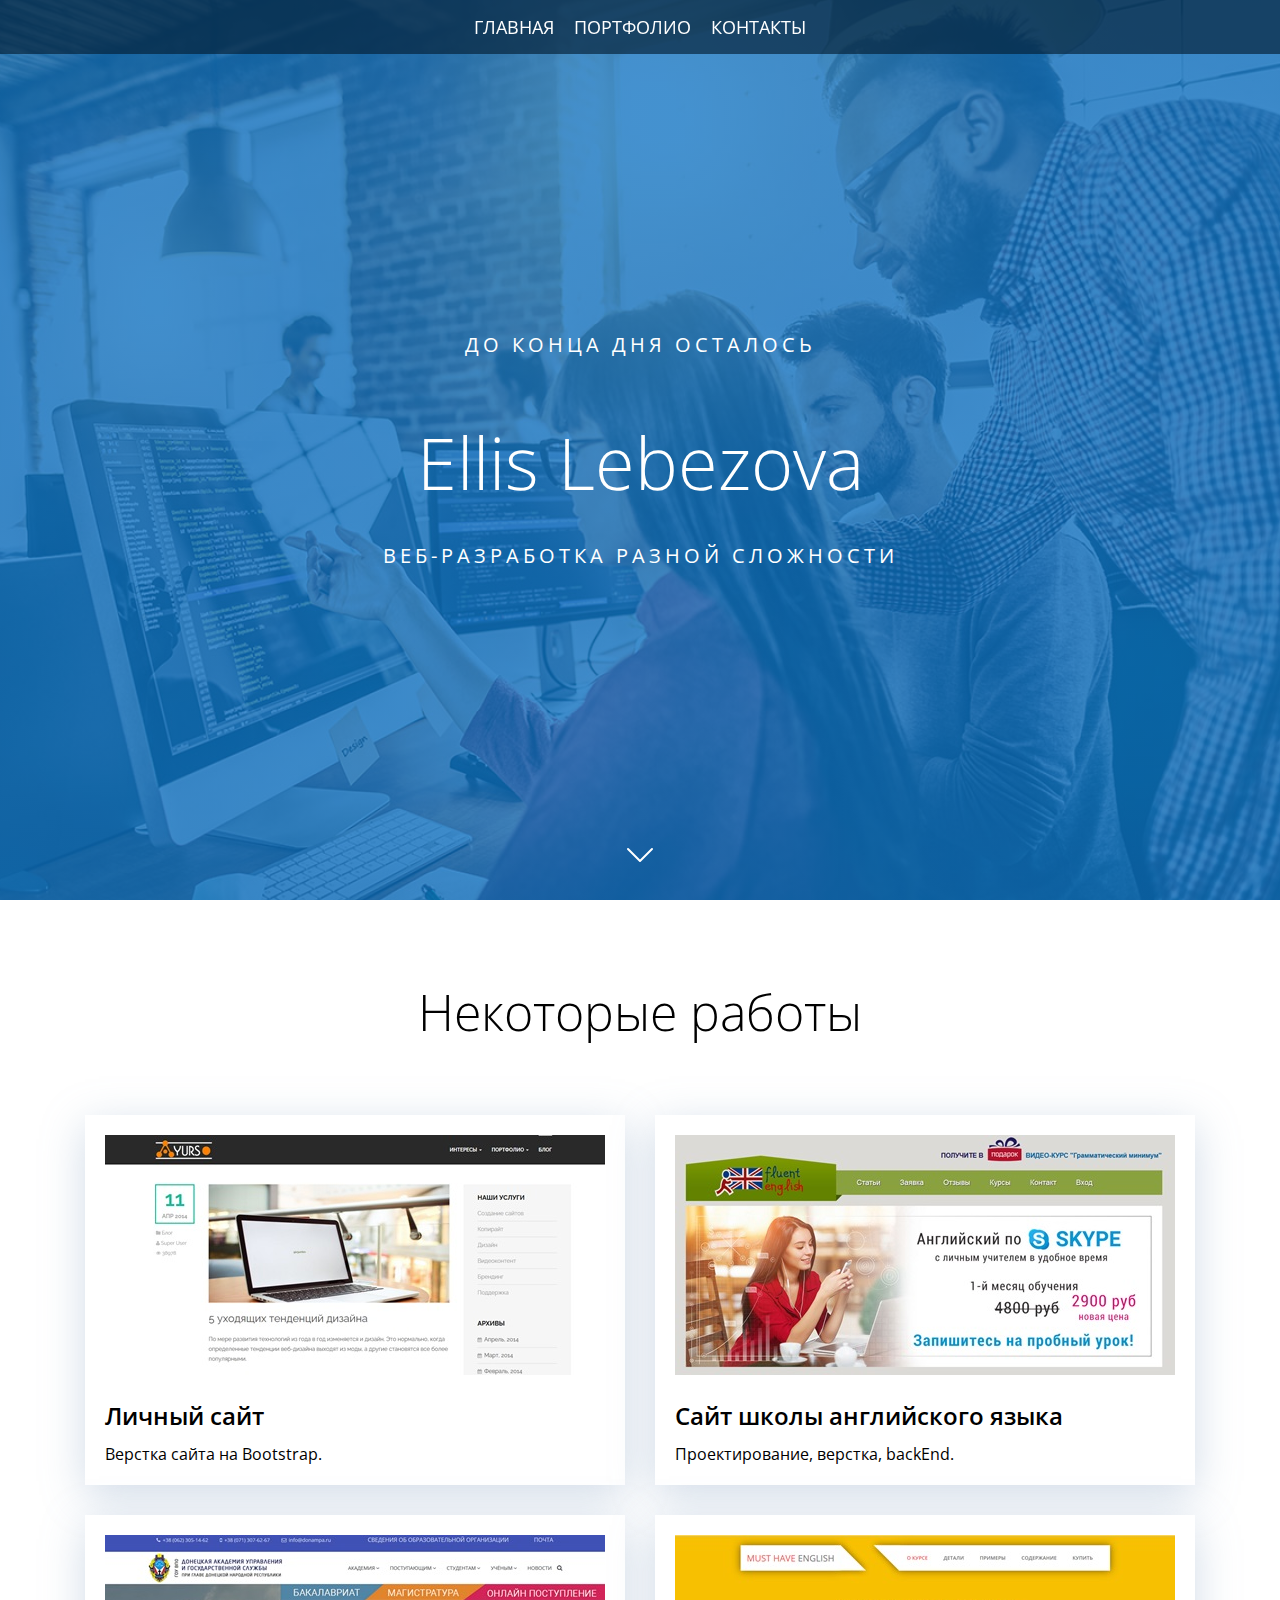
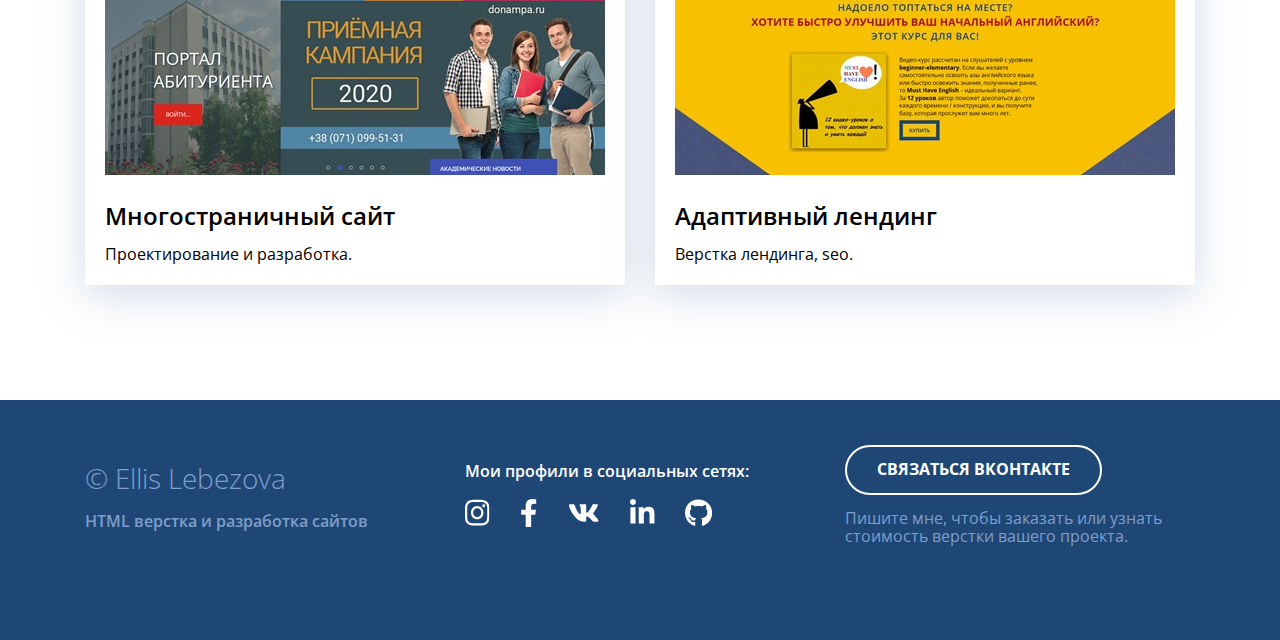
==== commit fd54881c: "44" ====
--- a/index.html
+++ b/index.html
@@ -15,15 +15,12 @@
 
 <body>
   <header class="header" id="header">
-   
-    <!-- <input type="checkbox" id="burger">
-    <label for="burger"> ☰</label> -->
     <nav>
-     <ul>
-        <li><a href="#">Главная</a></li>
-        <li><a href="#portfolio">Портфолио</a></li>
-        <li><a href="#contact">Контакты</a></li>
-      </ul>
+      <div class="navigation">
+        <a href="#">Главная</a>
+        <a href="#portfolio">Портфолио</a>
+        <a href="#contact">Контакты</a>
+      </div>
     </nav>
 
     <p class="header-subtitle">до конца дня осталось</p>
@@ -36,7 +33,10 @@
     <h1 class="header-title">Ellis Lebezova</h1>
     <p class="header-subtitle">веб-разработка разной сложности</p>
     <a href="#portfolio" class="header-arrow">
-      <img src="./img/header/chevron-down.svg" alt="Arrow" />
+      <!-- <img src="./img/header/chevron-down.svg" alt="Arrow" /> -->
+      <svg width="48" height="48" viewBox="0 0 48 48" fill="none" xmlns="http://www.w3.org/2000/svg">
+        <path d="M12 18L24 30L36 18" stroke="white" stroke-width="2" stroke-linecap="round" stroke-linejoin="round"/>
+      </svg>
     </a>
   </header>
 
--- a/css/main.css
+++ b/css/main.css
@@ -28,7 +28,7 @@
   display: none !important;
 }
 
-/* Header ----------------------------------------------------------*/
+/* Header */
 
 .header {
   /* Определяем модель flex-box для блока .header */
@@ -57,40 +57,35 @@
   z-index: 20;
   background: rgba(3, 29, 51, 0.65);
   width: 100%;
-  /* user-select: none; */
-}
-.header ul {
+  user-select: none;
+}
+.navigation {
   display: flex;
   justify-content: center;
-  align-items: center;
-}
-
-.header li {
-  display: block;
-  padding: 0 20px;
+  column-gap: 20px;
+  padding: 15px 0;
+  transition: 0.5s;
+}
+
+.navigation a {
+  font-size: 18px;
+  text-decoration: none;
   color: #fff;
-  font-size: 20px;
-  /* font-family: sans-serif; */
   text-transform: uppercase;
   transition: 0.5s;
 }
-
-.header li a {
-  text-decoration: none;
-  color: #fff;
-  transition: 0.5s;
-  padding: 10px;
-}
-
-.header ul:hover li a {
+.navigation:hover a:hover {
+  color: #06d66eec;
+}
+/* размытие меню при наведении */
+/* .navigation:hover a {
   filter: blur(15px);
-}
-
-.header ul:hover li a:hover {
-  /* font-size: 30px; */
-  filter: blur(0px);
+} */
+
+/* .navigation:hover a:hover {
+   filter: blur(0px);
   color: #06d66eec;
-}
+} */
 .header-title {
   margin: 0;
   margin-bottom: 25px;
@@ -102,7 +97,7 @@
   color: #ffffff;
 }
 .banner-tick {
-  margin-bottom: 100px;
+  margin-bottom: 3em;
 }
 .banner-tick samp {
   font-size: 5em;
@@ -120,24 +115,20 @@
   letter-spacing: 0.2em;
   text-transform: uppercase;
   color: #ffffff;
-}
-
-/* #burger,
-[for="burger"] {
-  display: none;
-} */
+  padding: 0 15px;
+}
 
 .header-arrow {
-  width: 48px;
-  height: 48px;
-
   position: absolute;
-  bottom: 30px;
-  left: 50%;
+  bottom: 1em;
+  /* left: 50%; */
   transition: all 0.2s ease-in;
 }
 .header-arrow:hover {
   transform: scale(1.2);
+}
+svg:hover *{ 
+  stroke: #06d66eec;
 }
 
 /* Portfolio-------------------------------------------------- */
--- a/css/media.css
+++ b/css/media.css
@@ -21,6 +21,13 @@
 
   .footer-col:first-child {
     margin-bottom: 0;
+  }
+  .header li {
+    padding: 0;
+    font-size: 16px;
+  }
+  .header ul {
+    justify-content: space-around;
   }
 }
 
